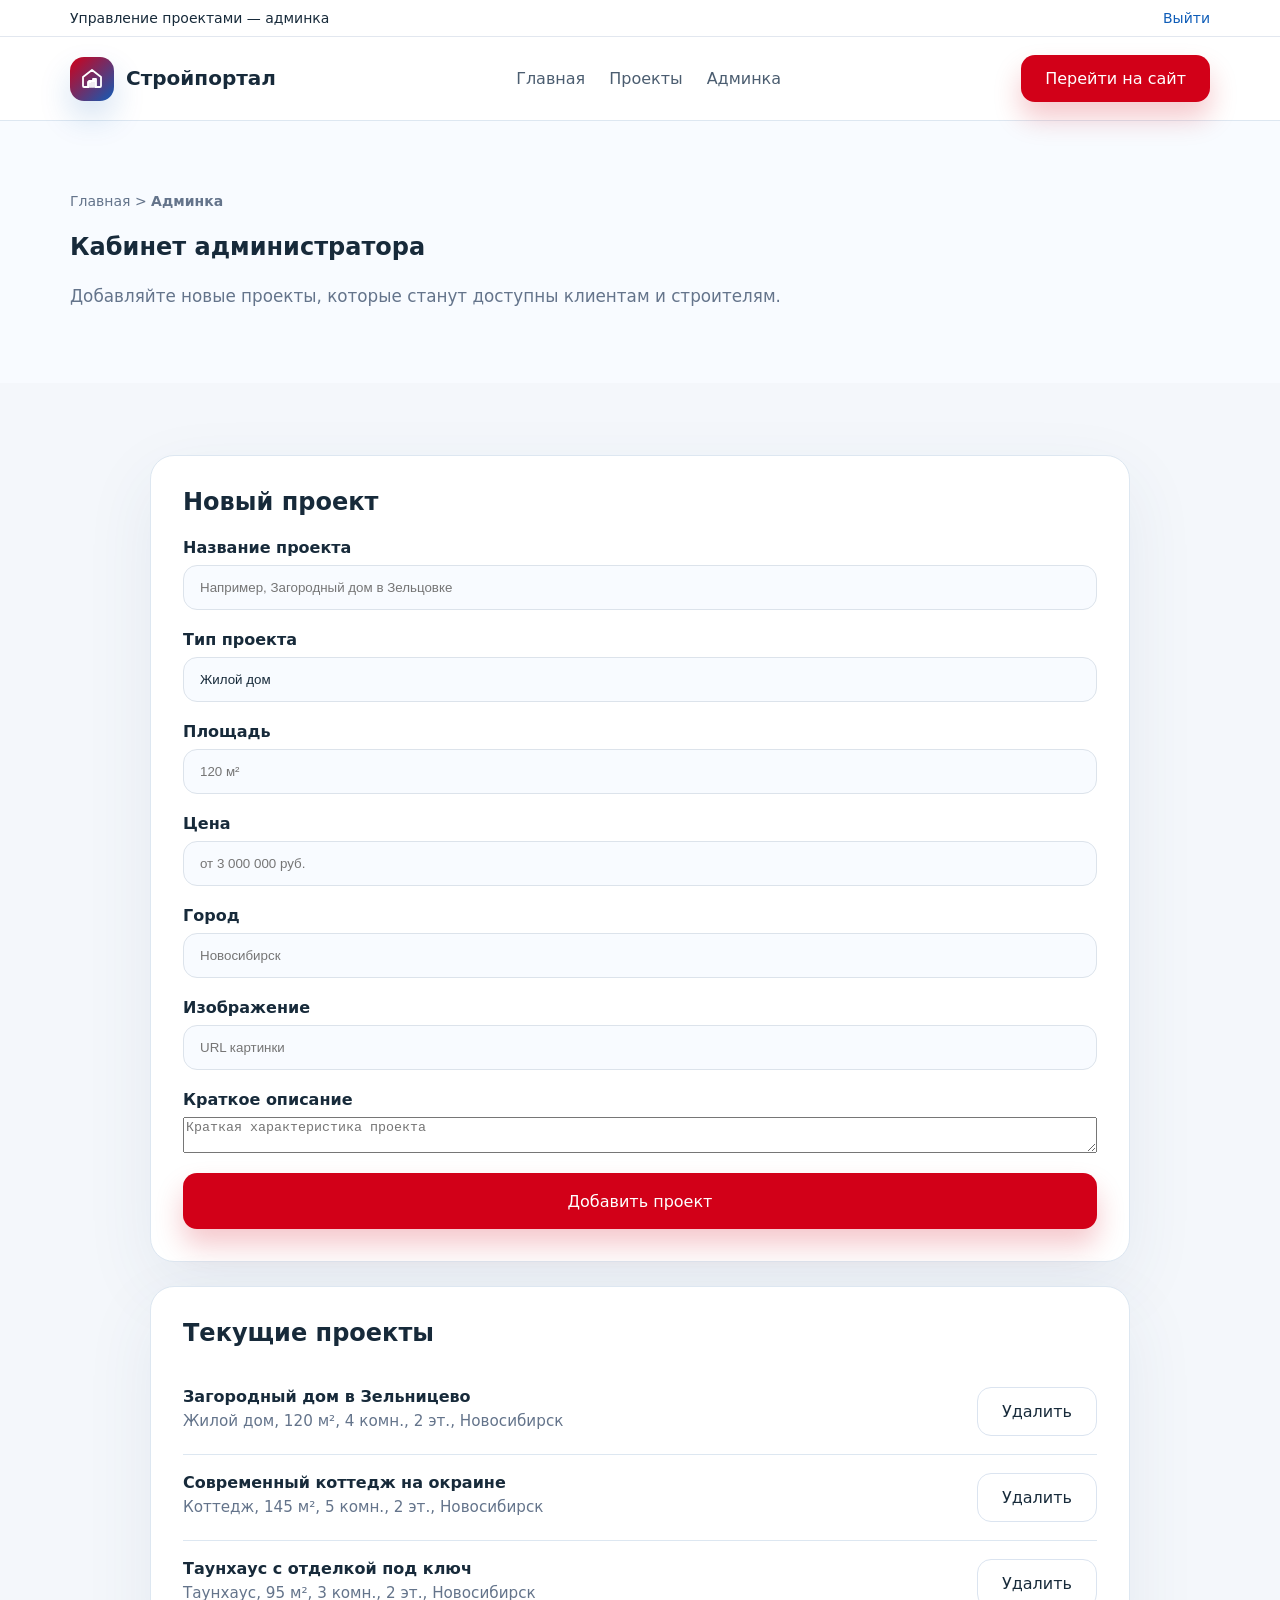
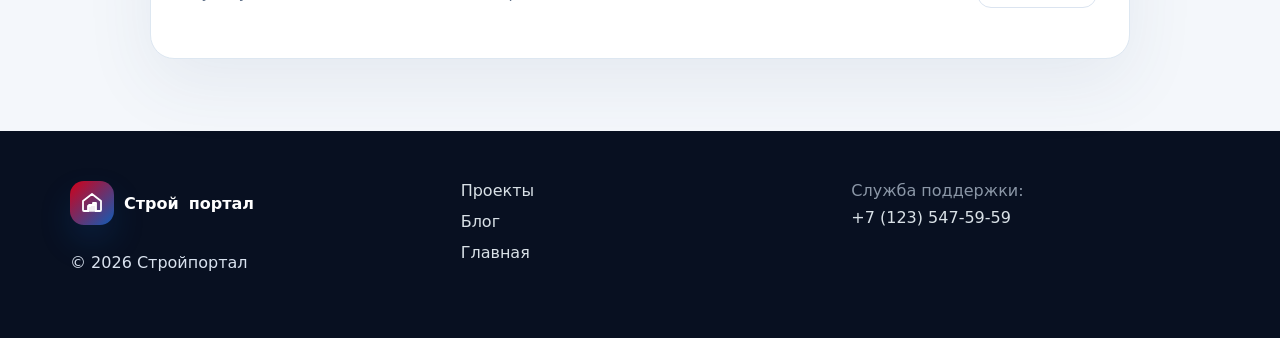
==== admin.html @ c9daa28a "Update site content" ====
<!DOCTYPE html>
<html lang="ru">
<head>
  <meta charset="UTF-8" />
  <meta name="viewport" content="width=device-width, initial-scale=1.0" />
  <title>Админка — Стройпортал</title>
  <link rel="stylesheet" href="styles.css" />
</head>
<body>
  <div class="topbar">
    <div class="container topbar__inner">
      <div class="topbar__location">Управление проектами — админка</div>
      <div class="topbar__actions">
        <a href="auth.html" class="topbar__link">Выйти</a>
      </div>
    </div>
  </div>

  <header class="site-header">
    <div class="container site-header__inner">
      <a href="index.html" class="logo">
        <span class="logo__symbol" aria-hidden="true">
          <svg viewBox="0 0 24 24" xmlns="http://www.w3.org/2000/svg" aria-hidden="true">
            <path d="M3 10l9-7 9 7v9a1 1 0 0 1-1 1h-5v-6h-6v6H4a1 1 0 0 1-1-1v-9z" fill="none" stroke="currentColor" stroke-width="1.8" stroke-linejoin="round" stroke-linecap="round"/>
            <path d="M8 20v-5h3v5M13 20v-8h3v8" fill="none" stroke="currentColor" stroke-width="1.8" stroke-linejoin="round" stroke-linecap="round"/>
          </svg>
        </span>
        <span class="logo__text"><strong>Строй</strong>портал</span>
      </a>
      <nav class="main-nav">
        <a href="index.html">Главная</a>
        <a href="projects.html">Проекты</a>
        <a href="admin.html">Админка</a>
      </nav>
      <div class="header-actions">
        <a href="index.html" class="button button--primary">Перейти на сайт</a>
      </div>
    </div>
  </header>

  <main>
    <section class="section section--white">
      <div class="container">
        <div class="breadcrumb">Главная &gt; <strong>Админка</strong></div>
        <h1>Кабинет администратора</h1>
        <p class="section__text">Добавляйте новые проекты, которые станут доступны клиентам и строителям.</p>
      </div>
    </section>

    <section class="section">
      <div class="container admin-panel">
        <div class="admin-card">
          <h2>Новый проект</h2>
          <form id="projectForm" class="auth-form admin-form">
            <div class="form-group">
              <label>Название проекта</label>
              <input id="projectTitle" type="text" placeholder="Например, Загородный дом в Зельцовке" required />
            </div>
            <div class="form-group">
              <label>Тип проекта</label>
              <select id="projectType">
                <option>Жилой дом</option>
                <option>Таунхаус</option>
                <option>Коттедж</option>
              </select>
            </div>
            <div class="form-group">
              <label>Площадь</label>
              <input id="projectArea" type="text" placeholder="120 м²" required />
            </div>
            <div class="form-group">
              <label>Цена</label>
              <input id="projectPrice" type="text" placeholder="от 3 000 000 руб." required />
            </div>
            <div class="form-group">
              <label>Город</label>
              <input id="projectCity" type="text" placeholder="Новосибирск" required />
            </div>
            <div class="form-group">
              <label>Изображение</label>
              <input id="projectImage" type="text" placeholder="URL картинки" />
            </div>
            <div class="form-group">
              <label>Краткое описание</label>
              <textarea id="projectDescription" placeholder="Краткая характеристика проекта"></textarea>
            </div>
            <button type="submit" class="button button--primary button--full">Добавить проект</button>
          </form>
        </div>

        <div class="admin-card admin-list-card">
          <h2>Текущие проекты</h2>
          <div id="adminProjectList"></div>
        </div>
      </div>
    </section>
  </main>

  <footer class="site-footer">
    <div class="container site-footer__inner">
      <div>
        <div class="footer-logo">
          <span class="footer-logo__symbol" aria-hidden="true">
            <svg viewBox="0 0 24 24" xmlns="http://www.w3.org/2000/svg" aria-hidden="true">
              <path d="M3 10l9-7 9 7v9a1 1 0 0 1-1 1h-5v-6h-6v6H4a1 1 0 0 1-1-1v-9z" fill="none" stroke="currentColor" stroke-width="1.8" stroke-linejoin="round" stroke-linecap="round"/>
              <path d="M8 20v-5h3v5M13 20v-8h3v8" fill="none" stroke="currentColor" stroke-width="1.8" stroke-linejoin="round" stroke-linecap="round"/>
            </svg>
          </span>
          <strong>Строй</strong>портал
        </div>
        <p>© 2026 Стройпортал</p>
      </div>
      <div class="footer-links">
        <a href="projects.html">Проекты</a>
        <a href="blog.html">Блог</a>
        <a href="index.html">Главная</a>
      </div>
      <div class="footer-support">
        <p>Служба поддержки:</p>
        <a href="tel:+71235475959">+7 (123) 547-59-59</a>
      </div>
    </div>
  </footer>

  <script src="script.js"></script>
</body>
</html>
---- styles.css ----
﻿:root {
  --bg: #f4f7fb;
  --surface: #ffffff;
  --surface-strong: #f8fbff;
  --text: #172a3a;
  --muted: #64748b;
  --primary: #d20018;
  --primary-dark: #8f0011;
  --accent: #0f5db8;
  --accent-soft: rgba(15, 93, 184, 0.12);
  --border: #dde7f1;
}

* {
  box-sizing: border-box;
}

html {
  scroll-behavior: smooth;
}

body {
  margin: 0;
  font-family: Inter, system-ui, sans-serif;
  color: var(--text);
  background: var(--bg);
}

a {
  color: inherit;
  text-decoration: none;
}

button {
  font: inherit;
}

.container {
  width: min(1140px, calc(100% - 32px));
  margin: 0 auto;
}

.topbar {
  background: #ffffff;
  border-bottom: 1px solid #e2e7ef;
}

.topbar__inner {
  display: flex;
  justify-content: space-between;
  align-items: center;
  gap: 16px;
  padding: 10px 0;
  font-size: 14px;
}

.topbar__location a,
.topbar__link {
  color: var(--accent);
}

.topbar__actions {
  display: flex;
  align-items: center;
  gap: 12px;
}

.topbar__divider {
  width: 1px;
  height: 14px;
  background: #dce3eb;
}

.site-header {
  background: rgba(255, 255, 255, 0.96);
  backdrop-filter: blur(14px);
  position: sticky;
  top: 0;
  z-index: 20;
  border-bottom: 1px solid var(--border);
}

.site-header__inner {
  display: flex;
  align-items: center;
  justify-content: space-between;
  gap: 18px;
  padding: 18px 0;
}

.logo {
  display: inline-flex;
  align-items: center;
  gap: 12px;
  font-size: 20px;
  font-weight: 700;
  color: var(--text);
}

.logo__symbol,
.footer-logo__symbol {
  display: inline-flex;
  align-items: center;
  justify-content: center;
  width: 44px;
  height: 44px;
  border-radius: 14px;
  background: linear-gradient(135deg, var(--primary), var(--accent));
  box-shadow: 0 16px 32px rgba(15, 93, 184, 0.18);
}

.logo__symbol svg,
.footer-logo__symbol svg {
  width: 24px;
  height: 24px;
  color: #ffffff;
}

.logo__text {
  line-height: 1.05;
}

.footer-logo {
  display: inline-flex;
  align-items: center;
  gap: 10px;
  font-weight: 700;
  color: var(--text);
}

.main-nav {
  display: flex;
  align-items: center;
  gap: 24px;
}

.main-nav a {
  color: #4b5d70;
  font-weight: 500;
}

.header-actions {
  display: flex;
  align-items: center;
  gap: 12px;
}

.menu-toggle {
  display: none;
  border: none;
  background: transparent;
  font-size: 26px;
  cursor: pointer;
}

.hero {
  min-height: 540px;
  display: flex;
  align-items: center;
  background-image:
    linear-gradient(180deg, rgba(7, 36, 91, 0.72), rgba(7, 36, 91, 0.16)),
    url('https://images.unsplash.com/photo-1505693416388-ac5ce068fe85?auto=format&fit=crop&w=1400&q=80');
  background-size: cover;
  background-position: center;
  color: #ffffff;
}

.hero__inner {
  padding: 80px 0;
}

.hero__content {
  max-width: 560px;
}

@media (max-width: 900px) {
  .hero {
    min-height: 480px;
  }

  .hero__inner {
    padding: 60px 0;
  }

  .hero__content {
    max-width: 100%;
  }
}

.eyebrow {
  margin: 0 0 18px;
  font-size: 13px;
  text-transform: uppercase;
  letter-spacing: 1.4px;
  opacity: 0.92;
}

.hero h1 {
  margin: 0 0 22px;
  font-size: clamp(3rem, 5vw, 4.5rem);
  line-height: 1.02;
  letter-spacing: -0.03em;
}

.hero__text {
  max-width: 520px;
  margin: 0 0 28px;
  font-size: 1.05rem;
  color: rgba(255,255,255,0.9);
  line-height: 1.7;
}

.hero__buttons {
  display: flex;
  flex-wrap: wrap;
  gap: 14px;
}

.section {
  padding: 72px 0;
}

.section--white {
  background: var(--surface-strong);
}

.section__heading,
.section__header {
  display: flex;
  justify-content: space-between;
  align-items: flex-start;
  gap: 18px;
  margin-bottom: 32px;
}

.section__heading h2,
.section__header h2 {
  margin: 0;
  font-size: 2.25rem;
  letter-spacing: -0.03em;
}

.section__heading p {
  margin: 10px 0 0;
  color: var(--muted);
  max-width: 650px;
  line-height: 1.85;
}

.cards {
  display: grid;
  grid-template-columns: repeat(3, minmax(0, 1fr));
  gap: 24px;
}

.feature-card,
.project-card,
.builder-card,
.news-card,
.account-card,
.filter-panel,
.account-sidebar__info {
  background: var(--surface);
  border: 1px solid var(--border);
  border-radius: 24px;
  box-shadow: 0 24px 70px rgba(49, 82, 119, 0.08);
}

.feature-card {
  padding: 30px;
  min-height: 280px;
}

.feature-card__icon {
  width: 62px;
  height: 62px;
  display: grid;
  place-items: center;
  border-radius: 16px;
  background: var(--accent-soft);
  color: var(--accent);
  font-size: 28px;
  margin-bottom: 20px;
}

.feature-card h3 {
  margin: 0 0 12px;
}

.feature-card p {
  margin: 0 0 16px;
  color: var(--muted);
  line-height: 1.7;
}

.button {
  display: inline-flex;
  align-items: center;
  justify-content: center;
  padding: 14px 24px;
  border-radius: 14px;
  border: none;
  cursor: pointer;
  transition: transform 0.2s ease, box-shadow 0.2s ease, background-color 0.2s ease;
}

.button:hover {
  transform: translateY(-1px);
}

.button--primary {
  background: var(--primary);
  color: #ffffff;
  box-shadow: 0 16px 28px rgba(210, 0, 24, 0.22);
}

.button--secondary {
  background: var(--secondary);
  color: #ffffff;
}

.button--outline {
  background: transparent;
  border: 1px solid #dbe4f0;
  color: var(--text);
}

.button--text {
  background: transparent;
  color: var(--primary);
  padding: 0;
}

.project-grid {
  display: grid;
  grid-template-columns: repeat(3, minmax(0, 1fr));
  gap: 24px;
}

.project-card__image {
  min-height: 220px;
  border-bottom: 1px solid #ebeff4;
  background: url('https://images.unsplash.com/photo-1460925895917-afdab827c52f?auto=format&fit=crop&w=1200&q=80') center/cover no-repeat;
  border-radius: 16px 16px 0 0;
}

.project-card__body {
  padding: 20px;
}

.project-card__title {
  display: block;
  margin-bottom: 10px;
  color: var(--accent);
  font-weight: 600;
}

.project-card__meta {
  margin: 0 0 20px;
  color: var(--muted);
  line-height: 1.7;
}

.project-card__footer {
  display: flex;
  justify-content: space-between;
  align-items: center;
  gap: 12px;
  flex-wrap: wrap;
  color: var(--text);
  font-weight: 700;
}

.project-card__description {
  margin: 0 0 18px;
  color: var(--muted);
  line-height: 1.7;
}

.project-card__button {
  padding: 8px 16px;
  border: 1px solid #dce3eb;
  border-radius: 8px;
  background: transparent;
  color: var(--muted);
  cursor: pointer;
}

.admin-panel {
  display: grid;
  gap: 24px;
  max-width: 980px;
  margin: 0 auto;
}

.admin-card {
  background: var(--surface);
  border: 1px solid var(--border);
  border-radius: 24px;
  box-shadow: 0 24px 70px rgba(49, 82, 119, 0.08);
  padding: 32px;
}

.admin-card h2 {
  margin: 0 0 22px;
}

.admin-list-card {
  min-height: 260px;
}

.admin-item {
  display: flex;
  justify-content: space-between;
  align-items: flex-start;
  gap: 24px;
  padding: 18px 0;
  border-bottom: 1px solid var(--border);
}

.admin-item:last-child {
  border-bottom: none;
}

.admin-item p {
  margin: 6px 0 0;
  color: var(--muted);
  font-size: 0.95rem;
}

.empty-state {
  padding: 50px 0;
  color: var(--muted);
  text-align: center;
}

.builder-grid {
  display: grid;
  grid-template-columns: repeat(3, minmax(0, 1fr));
  gap: 20px;
}

.builder-grid--full {
  grid-template-columns: 1fr;
}

.builder-card {
  display: grid;
  grid-template-columns: 64px 1fr auto;
  gap: 18px;
  align-items: center;
  padding: 22px;
}

.builder-card__logo {
  width: 64px;
  height: 64px;
  display: grid;
  place-items: center;
  border-radius: 18px;
  background: var(--surface-strong);
  color: var(--accent);
  font-size: 28px;
}

.builder-card__title {
  display: block;
  font-weight: 600;
  color: var(--accent);
  margin-bottom: 8px;
}

.builder-card__address {
  margin: 0;
  color: var(--muted);
  font-size: 14px;
  line-height: 1.6;
}

.builder-card__rating {
  color: #ffc000;
  font-size: 16px;
}

.contact-section {
  background: linear-gradient(180deg, #0f5db8 0%, #0c4d9c 100%);
  color: #ffffff;
}

.contact-section__inner {
  display: grid;
  grid-template-columns: 1.15fr 0.85fr;
  gap: 28px;
  align-items: center;
}

.contact-card {
  padding: 40px;
  border-radius: 24px;
  background: #0b4092;
  box-shadow: 0 20px 60px rgba(7, 37, 92, 0.2);
}

.contact-card h2 {
  margin-top: 0;
  margin-bottom: 24px;
  font-size: 2rem;
}

.contact-form {
  display: grid;
  gap: 16px;
}

.account-tabs {
  display: flex;
  flex-wrap: wrap;
  gap: 12px;
  margin: 30px 0 28px;
}

.account-tab {
  padding: 12px 18px;
  border-radius: 999px;
  border: 1px solid #dce3eb;
  background: var(--surface);
  color: var(--text);
  font-size: 14px;
}

.account-tab--active {
  background: var(--accent);
  color: #ffffff;
  border-color: transparent;
}

.auth-panel {
  padding: 80px 0;
  background: var(--surface-strong);
}

.auth-card {
  background: var(--surface);
  border: 1px solid var(--border);
  border-radius: 28px;
  box-shadow: 0 28px 70px rgba(49, 82, 119, 0.08);
  overflow: hidden;
}

.auth-card--tabs {
  max-width: 680px;
  padding: 36px;
  margin: 0 auto;
}

.auth-card__header {
  display: grid;
  gap: 14px;
  padding-bottom: 18px;
  border-bottom: 1px solid var(--border);
}

.auth-card__header p {
  margin: 0;
  color: var(--muted);
  line-height: 1.7;
}

.auth-tabs {
  display: flex;
  flex-wrap: wrap;
  gap: 12px;
}

.auth-tab {
  padding: 14px 22px;
  border-radius: 999px;
  border: 1px solid #dce3eb;
  background: var(--surface);
  color: var(--text);
  font-size: 15px;
  cursor: pointer;
  transition: background-color 0.2s ease, color 0.2s ease, border-color 0.2s ease;
}

.auth-tab--active {
  background: var(--accent);
  color: #ffffff;
  border-color: transparent;
}

.auth-card__content {
  display: grid;
  gap: 24px;
}

.auth-pane {
  display: none;
}

.auth-pane--active {
  display: block;
}

.auth-form {
  display: grid;
  gap: 20px;
}

.form-group {
  display: grid;
  gap: 8px;
}

.form-group label {
  font-weight: 600;
  color: var(--text);
}

.form-group input,
.form-group select {
  width: 100%;
  padding: 14px 16px;
  border-radius: 14px;
  border: 1px solid #dce3eb;
  background: var(--surface-strong);
  color: var(--text);
}

.form-group select {
  appearance: none;
}

.auth-form button {
  min-height: 56px;
  width: 100%;
  font-size: 1rem;
}

.form-group select {
  appearance: none;
}

.auth-note {
  margin: 0;
  color: var(--muted);
  font-size: 0.95rem;
}

.account-grid {
  display: grid;
  grid-template-columns: 320px minmax(0, 1fr);
  gap: 24px;
}

.account-sidebar {
  display: grid;
  gap: 18px;
}

.button--full {
  width: 100%;
}

.auth-form button {
  min-height: 56px;
  font-size: 1rem;
}

.account-sidebar__info {
  background: var(--surface);
  border: 1px solid #dce3eb;
  border-radius: 16px;
  padding: 18px;
}

.account-sidebar__label {
  margin: 0 0 8px;
  color: var(--muted);
  font-size: 14px;
}

.account-sidebar__value {
  margin: 0;
  font-weight: 700;
}

.account-card {
  background: var(--surface);
  border: 1px solid #dce3eb;
  border-radius: 18px;
  padding: 28px;
}

.account-card__section {
  display: grid;
  gap: 20px;
}

.account-card__row {
  display: grid;
  gap: 12px;
}

.account-card__row label {
  font-weight: 600;
  color: var(--text);
}

.account-card__row input,
.account-card__row textarea {
  width: 100%;
  padding: 14px 16px;
  border-radius: 12px;
  border: 1px solid #dce3eb;
  background: var(--surface-strong);
  color: var(--text);
}

.account-card__row textarea {
  min-height: 140px;
  resize: vertical;
}

.account-row-inline {
  display: flex;
  gap: 14px;
  align-items: center;
  flex-wrap: wrap;
}

.account-logo-preview {
  display: inline-flex;
  align-items: center;
  justify-content: center;
  width: 140px;
  height: 60px;
  border-radius: 14px;
  background: #ffffff;
  border: 1px solid #dce3eb;
  font-weight: 700;
}

.contact-form label {
  display: block;
  font-size: 14px;
  color: rgba(255,255,255,0.88);
}

.contact-form input {
  width: 100%;
  padding: 14px 16px;
  border-radius: 10px;
  border: 1px solid rgba(255,255,255,0.15);
  background: rgba(255,255,255,0.08);
  color: #ffffff;
}

.news-grid {
  display: grid;
  grid-template-columns: repeat(2, minmax(0, 1fr));
  gap: 24px;
}

.news-card {
  overflow: hidden;
}

.news-card__image {
  min-height: 240px;
  background: url('https://images.unsplash.com/photo-1529429617124-9a28e223a5a2?auto=format&fit=crop&w=1200&q=80') center/cover no-repeat;
  overflow: hidden;
}

.news-card__image img {
  width: 100%;
  height: 100%;
  object-fit: cover;
  display: block;
}

.news-card__content {
  padding: 20px;
}

.news-card__date {
  display: inline-block;
  margin-bottom: 16px;
  color: var(--accent);
  font-weight: 700;
}

.section__text {
  margin: 18px 0 0;
  max-width: 740px;
  color: var(--muted);
  line-height: 1.8;
  font-size: 1.05rem;
}

.article-section {
  padding: 64px 0;
}

.article-layout {
  max-width: 920px;
  margin: 0 auto;
}

.article-content {
  display: grid;
  gap: 26px;
}

.article-meta {
  margin: 0;
  color: var(--muted);
  font-size: 0.95rem;
}

.article-image img {
  width: 100%;
  height: auto;
  display: block;
  border-radius: 20px;
  object-fit: cover;
}

.article-image--small img {
  min-height: 240px;
}

.news-card__title {
  display: block;
  font-size: 1.2rem;
  margin-bottom: 12px;
  color: var(--text);
  font-weight: 700;
}

.news-card__content p {
  margin: 0;
  color: var(--muted);
  line-height: 1.7;
}

.site-footer {
  padding: 50px 0;
  background: #081021;
  color: #d9e2ef;
}

.site-footer__inner {
  display: grid;
  grid-template-columns: repeat(3, minmax(0, 1fr));
  gap: 32px;
  align-items: start;
}

.footer-logo {
  display: inline-flex;
  align-items: center;
  gap: 10px;
  color: #ffffff;
  font-weight: 700;
  margin-bottom: 12px;
}

.footer-links {
  display: grid;
  gap: 12px;
}

.footer-links a,
.footer-support a {
  color: #d9e1e7;
}

.footer-support p {
  margin: 0 0 8px;
  color: #8b97a7;
}

.footer-support a.button {
  display: inline-flex;
}

.mobile-menu {
  display: none;
  position: fixed;
  inset: 0;
  background: rgba(17, 24, 39, 0.96);
  z-index: 30;
  padding: 76px 20px 20px;
  overflow-y: auto;
}

.mobile-nav {
  display: grid;
  gap: 18px;
}

.mobile-nav a {
  color: #ffffff;
  font-size: 1.05rem;
}

.mobile-nav__link {
  color: rgba(255,255,255,0.72);
}

@media (max-width: 980px) {
  .main-nav {
    display: none;
  }

  .menu-toggle {
    display: inline-flex;
  }

  .logo {
    font-size: 18px;
  }

  .section__heading,
  .section__header {
    flex-direction: column;
    align-items: flex-start;
  }

  .cards,
  .project-grid,
  .builder-grid,
  .news-grid {
    grid-template-columns: 1fr;
  }

  .contact-section__inner {
    grid-template-columns: 1fr;
  }

  .hero {
    min-height: 620px;
    background-position: center top;
  }
}

@media (max-width: 640px) {
  .container {
    width: min(100%, calc(100% - 24px));
  }

  .topbar__inner,
  .site-header__inner {
    flex-direction: column;
    align-items: stretch;
  }

  .header-actions {
    justify-content: space-between;
  }

  .hero__inner {
    padding: 80px 0;
  }

  .feature-card,
  .project-card__body,
  .builder-card,
  .contact-card,
  .news-card__content {
    border-radius: 18px;
  }

  .button {
    width: 100%;
  }

  .project-card__footer,
  .builder-card {
    grid-template-columns: 1fr;
    text-align: left;
  }
}

.breadcrumb {
  font-size: 14px;
  color: var(--muted);
  margin-bottom: 24px;
}

.page-title-row {
  display: flex;
  justify-content: space-between;
  align-items: center;
  flex-wrap: wrap;
  gap: 16px;
  margin-bottom: 30px;
}

.page-title-row h1 {
  margin: 0;
  font-size: 2.5rem;
}

.project-region-links {
  display: flex;
  flex-wrap: wrap;
  gap: 12px;
}

.project-region-links a {
  color: var(--accent);
  background: rgba(15, 99, 184, 0.08);
  padding: 10px 14px;
  border-radius: 999px;
  font-size: 14px;
}

.filter-panel {
  background: var(--surface);
  border: 1px solid #e6ebf1;
  border-radius: 18px;
  padding: 24px;
  display: grid;
  gap: 20px;
  margin-bottom: 32px;
}

.filter-row {
  display: grid;
  grid-template-columns: repeat(4, minmax(0, 1fr));
  gap: 18px;
}

.filter-row label {
  display: grid;
  gap: 10px;
  font-size: 14px;
  color: var(--muted);
}

.filter-row select {
  width: 100%;
  padding: 12px 14px;
  border-radius: 12px;
  border: 1px solid #dce3eb;
  background: var(--surface-strong);
  color: var(--text);
}

.filter-actions {
  display: flex;
  justify-content: flex-end;
  gap: 14px;
  flex-wrap: wrap;
}

.pagination {
  display: flex;
  justify-content: center;
  gap: 10px;
  margin-top: 30px;
}

.pagination__item {
  display: inline-flex;
  align-items: center;
  justify-content: center;
  width: 40px;
  height: 40px;
  border-radius: 10px;
  border: 1px solid #dce3eb;
  color: var(--text);
  background: var(--surface);
}

.pagination__item--active {
  background: var(--accent);
  color: white;
  border-color: transparent;
}

@media (max-width: 980px) {
  .filter-row {
    grid-template-columns: repeat(2, minmax(0, 1fr));
  }
}

@media (max-width: 760px) {
  .page-title-row {
    flex-direction: column;
    align-items: flex-start;
  }

  .filter-row {
    grid-template-columns: 1fr;
  }

  .project-grid {
    grid-template-columns: 1fr;
  }
}
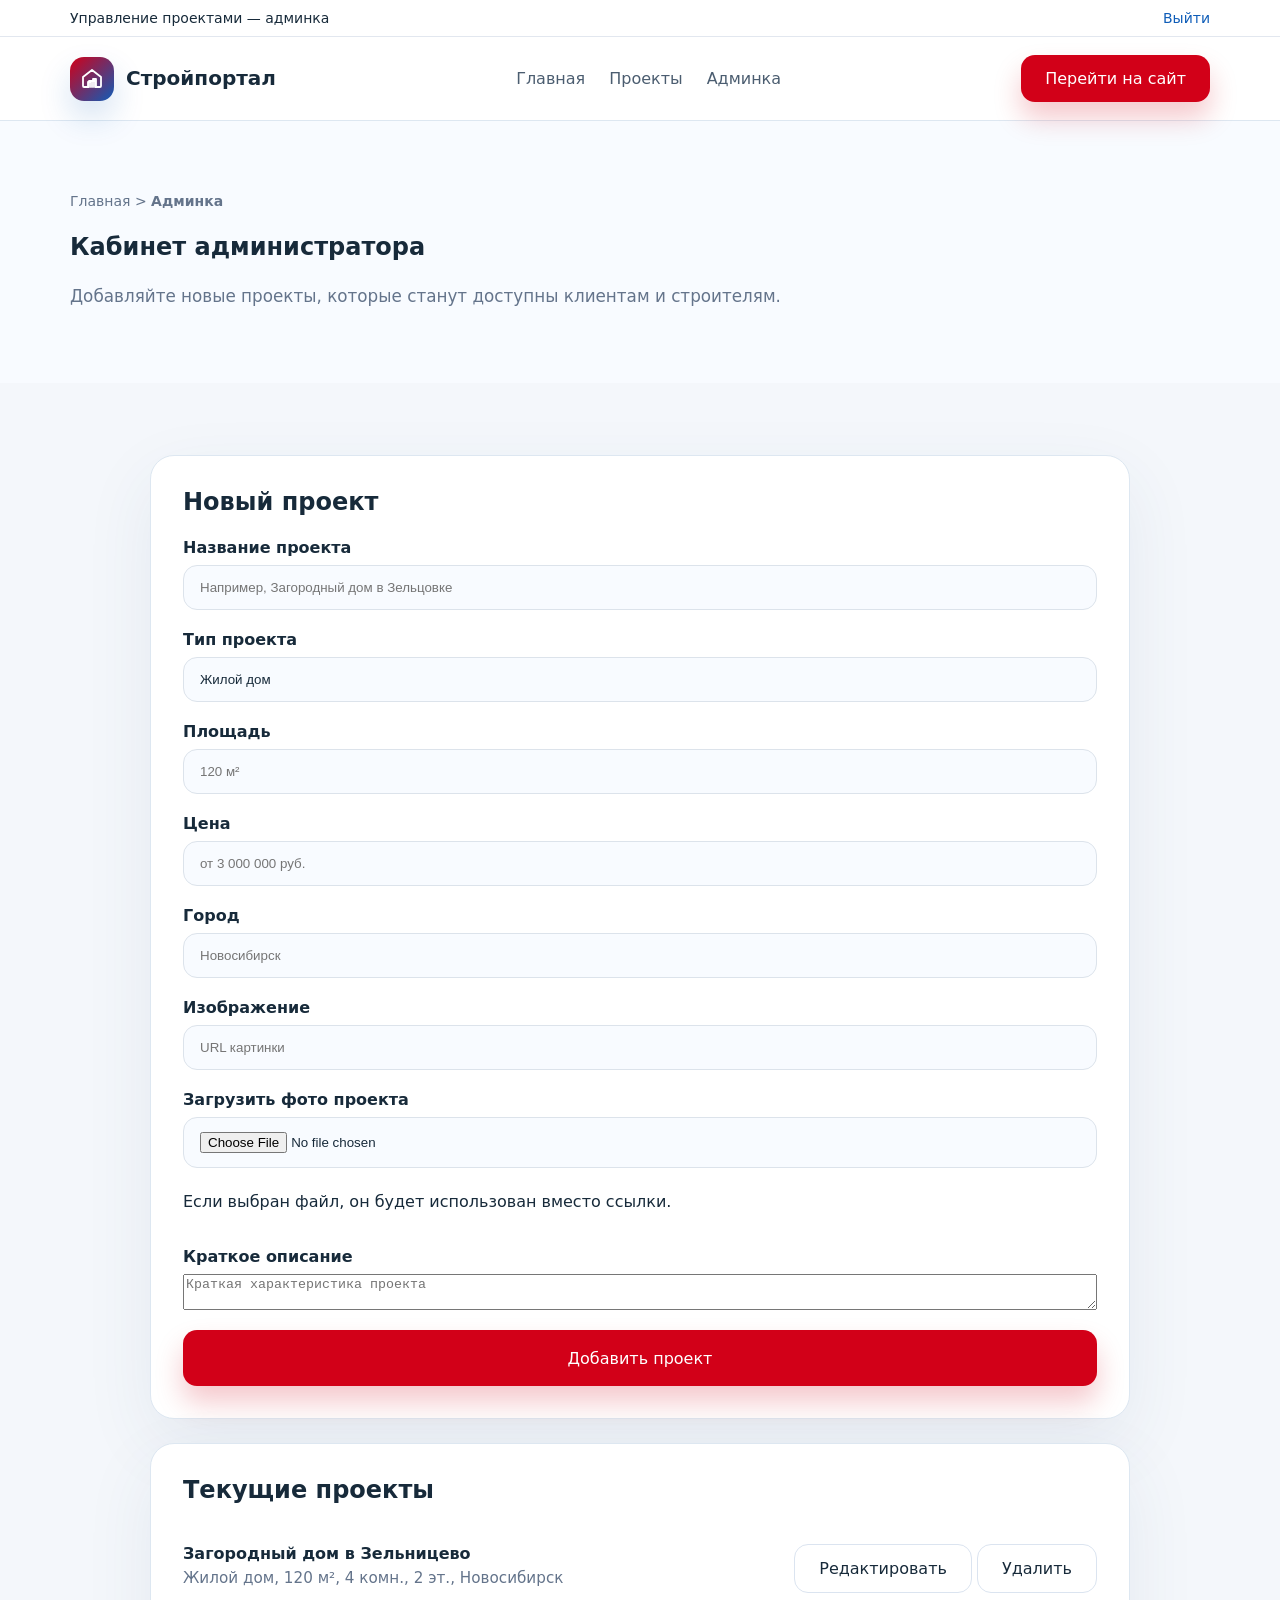
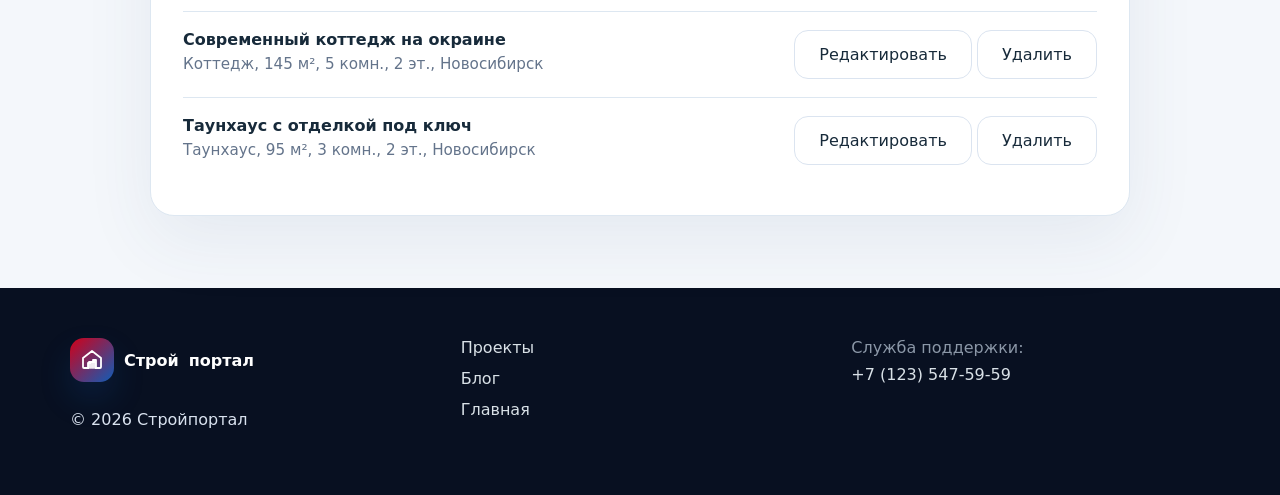
==== commit 6bd6f65c: "Update site content" ====
--- a/admin.html
+++ b/admin.html
@@ -52,6 +52,7 @@
         <div class="admin-card">
           <h2>Новый проект</h2>
           <form id="projectForm" class="auth-form admin-form">
+            <input id="projectId" type="hidden" />
             <div class="form-group">
               <label>Название проекта</label>
               <input id="projectTitle" type="text" placeholder="Например, Загородный дом в Зельцовке" required />
@@ -81,10 +82,19 @@
               <input id="projectImage" type="text" placeholder="URL картинки" />
             </div>
             <div class="form-group">
+              <label>Загрузить фото проекта</label>
+              <input id="projectImageFile" type="file" accept="image/*" />
+              <input id="projectImageData" type="hidden" />
+              <p class="field-note">Если выбран файл, он будет использован вместо ссылки.</p>
+            </div>
+            <div class="form-group">
               <label>Краткое описание</label>
               <textarea id="projectDescription" placeholder="Краткая характеристика проекта"></textarea>
             </div>
-            <button type="submit" class="button button--primary button--full">Добавить проект</button>
+            <div class="admin-form-actions">
+              <button type="submit" id="projectSubmitButton" class="button button--primary button--full">Добавить проект</button>
+              <button type="button" id="cancelEdit" class="button button--text" style="display:none;">Отменить</button>
+            </div>
           </form>
         </div>
 
--- a/styles.css
+++ b/styles.css
@@ -386,6 +386,52 @@
   cursor: pointer;
 }
 
+.project-detail {
+  display: grid;
+  grid-template-columns: 1.4fr 1fr;
+  gap: 32px;
+  align-items: start;
+}
+
+.project-detail__image {
+  min-height: 420px;
+  background-size: cover;
+  background-position: center;
+  border-radius: 24px;
+}
+
+.project-detail__price {
+  margin: 0 0 16px;
+  color: var(--accent);
+  font-size: 1.4rem;
+  font-weight: 700;
+}
+
+.project-detail__description {
+  margin: 0 0 24px;
+  color: var(--muted);
+  line-height: 1.8;
+}
+
+.project-detail__specs {
+  display: grid;
+  gap: 12px;
+  margin-bottom: 24px;
+}
+
+.project-detail__spec-item {
+  background: #f8fbff;
+  padding: 16px;
+  border-radius: 16px;
+  color: var(--text);
+}
+
+.project-detail__actions {
+  display: flex;
+  gap: 16px;
+  flex-wrap: wrap;
+}
+
 .admin-panel {
   display: grid;
   gap: 24px;
